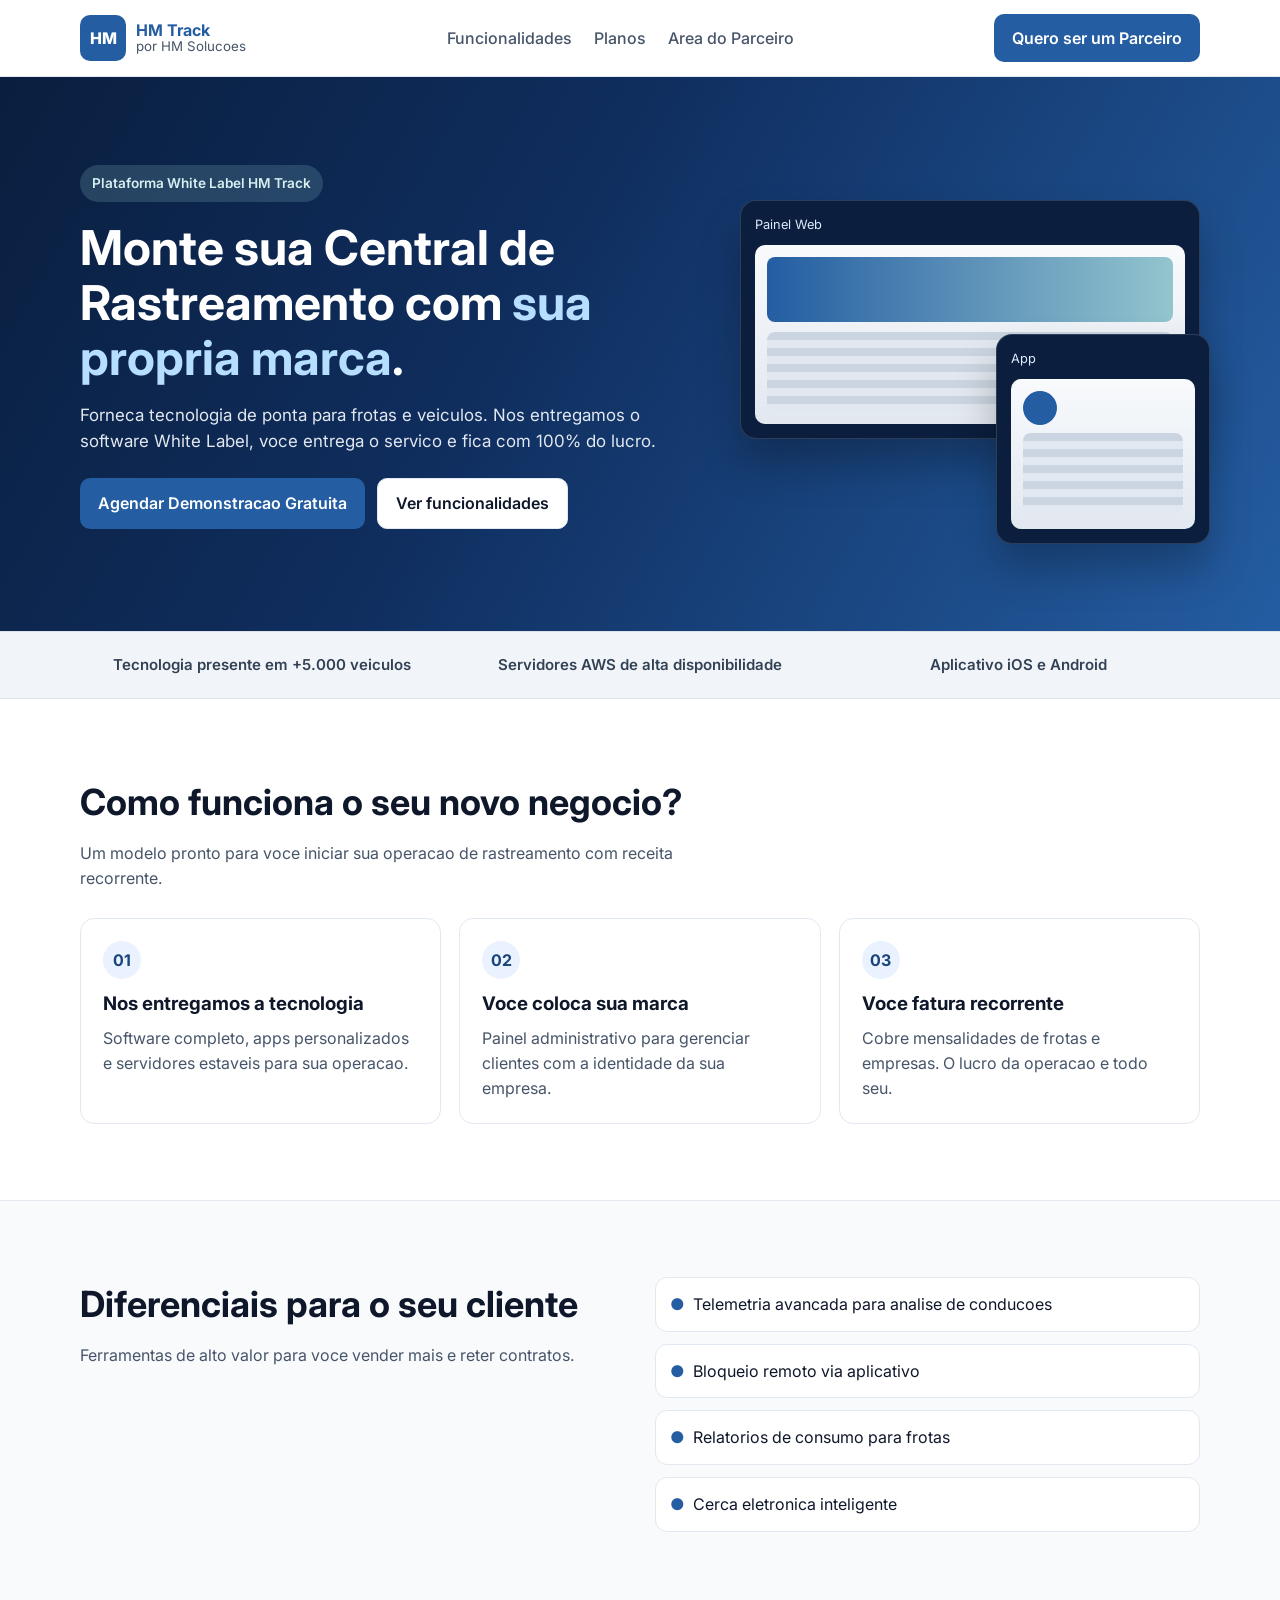
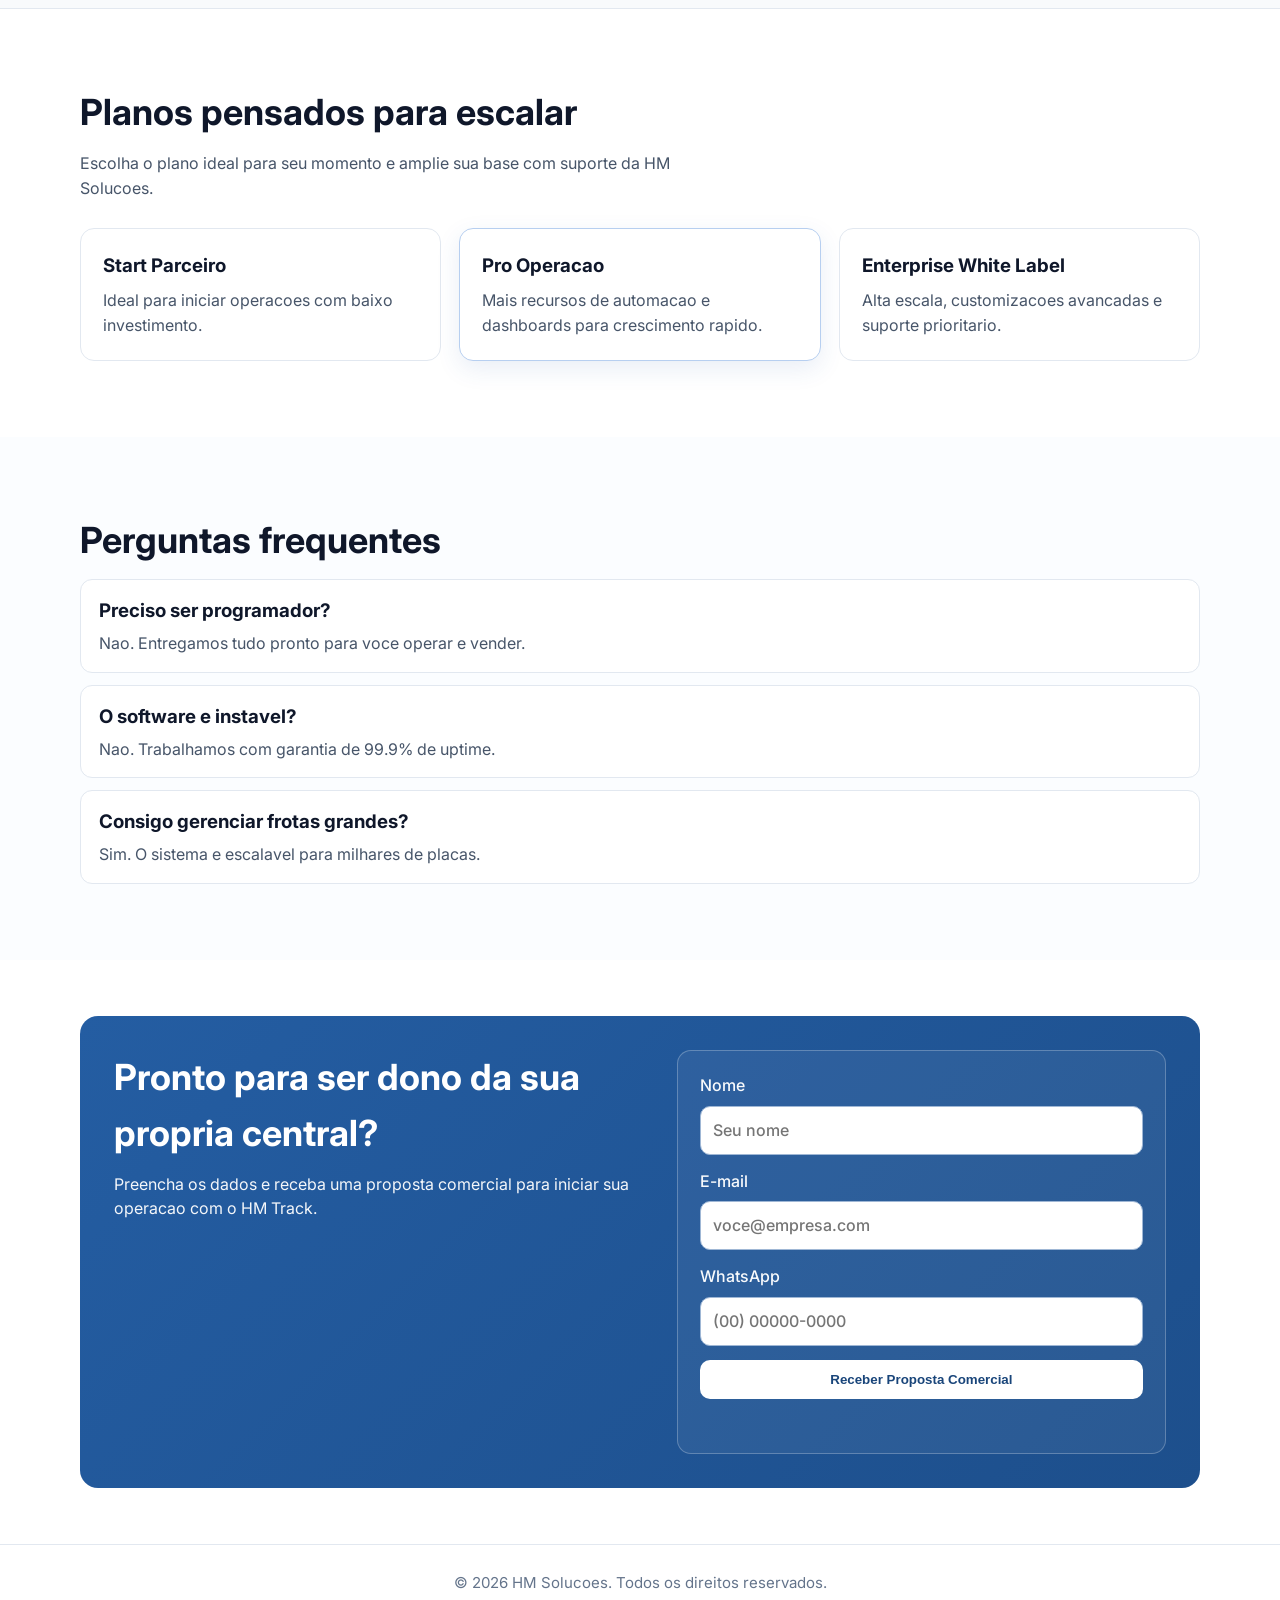
==== index.html @ d781d22e "feat: projeto inicial landing page Made-with: Cursor" ====
<!DOCTYPE html>
<html lang="pt-BR">
  <head>
    <meta charset="UTF-8" />
    <meta name="viewport" content="width=device-width, initial-scale=1.0" />
    <title>HM Track White Label | HM Solucoes</title>
    <meta
      name="description"
      content="Monte sua central de rastreamento com sua propria marca usando o HM Track da HM Solucoes."
    />
    <link rel="preconnect" href="https://fonts.googleapis.com" />
    <link rel="preconnect" href="https://fonts.gstatic.com" crossorigin />
    <link
      href="https://fonts.googleapis.com/css2?family=Inter:wght@400;500;600;700;800&display=swap"
      rel="stylesheet"
    />
    <link rel="stylesheet" href="./styles.css" />
  </head>
  <body>
    <header class="header">
      <div class="container nav">
        <a href="#inicio" class="brand" aria-label="HM Track">
          <span class="brand-mark" aria-hidden="true">HM</span>
          <span class="brand-text">
            <strong>HM Track</strong>
            <small>por HM Solucoes</small>
          </span>
        </a>
        <nav class="menu">
          <a href="#funcionalidades">Funcionalidades</a>
          <a href="#planos">Planos</a>
          <a href="#parceiro">Area do Parceiro</a>
        </nav>
        <a class="btn btn-primary" href="#contato">Quero ser um Parceiro</a>
      </div>
    </header>

    <main id="inicio">
      <section class="hero">
        <div class="container hero-grid">
          <div class="hero-copy">
            <p class="tag">Plataforma White Label HM Track</p>
            <h1>
              Monte sua Central de Rastreamento com
              <span>sua propria marca</span>.
            </h1>
            <p class="subtitle">
              Forneca tecnologia de ponta para frotas e veiculos. Nos entregamos
              o software White Label, voce entrega o servico e fica com 100% do
              lucro.
            </p>
            <div class="hero-actions">
              <a class="btn btn-primary" href="#contato">Agendar Demonstracao Gratuita</a>
              <a class="btn btn-ghost" href="#funcionalidades">Ver funcionalidades</a>
            </div>
          </div>
          <div class="hero-mockup" aria-label="Mockup do sistema HM Track">
            <div class="mockup-laptop">
              <span class="mockup-title">Painel Web</span>
              <div class="mockup-screen">
                <div class="mockup-chart"></div>
                <div class="mockup-lines"></div>
              </div>
            </div>
            <div class="mockup-phone">
              <span class="mockup-title">App</span>
              <div class="mockup-screen phone">
                <div class="mockup-dot"></div>
                <div class="mockup-lines"></div>
              </div>
            </div>
          </div>
        </div>
      </section>

      <section class="trust">
        <div class="container trust-bar">
          <p>Tecnologia presente em +5.000 veiculos</p>
          <p>Servidores AWS de alta disponibilidade</p>
          <p>Aplicativo iOS e Android</p>
        </div>
      </section>

      <section id="parceiro" class="section">
        <div class="container">
          <h2>Como funciona o seu novo negocio?</h2>
          <p class="section-subtitle">
            Um modelo pronto para voce iniciar sua operacao de rastreamento com
            receita recorrente.
          </p>
          <div class="cards cards-numbered">
            <article class="card">
              <span class="step">01</span>
              <h3>Nos entregamos a tecnologia</h3>
              <p>
                Software completo, apps personalizados e servidores estaveis para
                sua operacao.
              </p>
            </article>
            <article class="card">
              <span class="step">02</span>
              <h3>Voce coloca sua marca</h3>
              <p>
                Painel administrativo para gerenciar clientes com a identidade da
                sua empresa.
              </p>
            </article>
            <article class="card">
              <span class="step">03</span>
              <h3>Voce fatura recorrente</h3>
              <p>
                Cobre mensalidades de frotas e empresas. O lucro da operacao e
                todo seu.
              </p>
            </article>
          </div>
        </div>
      </section>

      <section id="funcionalidades" class="section section-alt">
        <div class="container resources-grid">
          <div>
            <h2>Diferenciais para o seu cliente</h2>
            <p class="section-subtitle">
              Ferramentas de alto valor para voce vender mais e reter contratos.
            </p>
          </div>
          <ul class="resource-list">
            <li>Telemetria avancada para analise de conducoes</li>
            <li>Bloqueio remoto via aplicativo</li>
            <li>Relatorios de consumo para frotas</li>
            <li>Cerca eletronica inteligente</li>
          </ul>
        </div>
      </section>

      <section id="planos" class="section">
        <div class="container">
          <h2>Planos pensados para escalar</h2>
          <p class="section-subtitle">
            Escolha o plano ideal para seu momento e amplie sua base com suporte
            da HM Solucoes.
          </p>
          <div class="cards">
            <article class="card">
              <h3>Start Parceiro</h3>
              <p>Ideal para iniciar operacoes com baixo investimento.</p>
            </article>
            <article class="card card-highlight">
              <h3>Pro Operacao</h3>
              <p>Mais recursos de automacao e dashboards para crescimento rapido.</p>
            </article>
            <article class="card">
              <h3>Enterprise White Label</h3>
              <p>Alta escala, customizacoes avancadas e suporte prioritario.</p>
            </article>
          </div>
        </div>
      </section>

      <section class="section faq">
        <div class="container">
          <h2>Perguntas frequentes</h2>
          <div class="faq-list">
            <article class="faq-item">
              <h3>Preciso ser programador?</h3>
              <p>Nao. Entregamos tudo pronto para voce operar e vender.</p>
            </article>
            <article class="faq-item">
              <h3>O software e instavel?</h3>
              <p>Nao. Trabalhamos com garantia de 99.9% de uptime.</p>
            </article>
            <article class="faq-item">
              <h3>Consigo gerenciar frotas grandes?</h3>
              <p>Sim. O sistema e escalavel para milhares de placas.</p>
            </article>
          </div>
        </div>
      </section>

      <section class="section cta">
        <div class="container cta-box" id="contato">
          <div>
            <h2>Pronto para ser dono da sua propria central?</h2>
            <p>
              Preencha os dados e receba uma proposta comercial para iniciar sua
              operacao com o HM Track.
            </p>
          </div>
          <form class="contact-form" id="leadForm">
            <label>
              Nome
              <input type="text" name="nome" placeholder="Seu nome" required />
            </label>
            <label for="email">
              E-mail
              <input
                id="email"
                type="email"
                name="email"
                placeholder="voce@empresa.com"
                required
              />
            </label>
            <label>
              WhatsApp
              <input
                type="tel"
                name="whatsapp"
                placeholder="(00) 00000-0000"
                required
              />
            </label>
            <button type="submit" class="btn btn-primary">
              Receber Proposta Comercial
            </button>
            <p class="form-feedback" id="formFeedback" aria-live="polite"></p>
          </form>
        </div>
      </section>
    </main>

    <footer class="footer">
      <div class="container">
        <p>© <span id="year"></span> HM Solucoes. Todos os direitos reservados.</p>
      </div>
    </footer>

    <script src="./script.js"></script>
  </body>
</html>
---- styles.css ----
:root {
  --primary: #245da2;
  --primary-dark: #19457a;
  --accent: #93c5ce;
  --ink: #0f172a;
  --muted: #475569;
  --bg: #f8fafc;
  --white: #ffffff;
  --line: #e2e8f0;
}

* {
  box-sizing: border-box;
  margin: 0;
  padding: 0;
}

html {
  scroll-behavior: smooth;
}

body {
  font-family: "Inter", sans-serif;
  color: var(--ink);
  background: var(--white);
  line-height: 1.55;
}

.container {
  width: min(1120px, 92%);
  margin: 0 auto;
}

.header {
  position: sticky;
  top: 0;
  z-index: 20;
  background: rgba(255, 255, 255, 0.96);
  border-bottom: 1px solid var(--line);
  backdrop-filter: blur(8px);
}

.nav {
  display: flex;
  align-items: center;
  justify-content: space-between;
  min-height: 76px;
  gap: 20px;
}

.brand {
  display: flex;
  align-items: center;
  gap: 10px;
  text-decoration: none;
  color: inherit;
}

.brand-mark {
  display: grid;
  place-items: center;
  width: 46px;
  height: 46px;
  border-radius: 10px;
  background: var(--primary);
  color: var(--white);
  font-weight: 800;
}

.brand-text {
  display: flex;
  flex-direction: column;
  line-height: 1.1;
}

.brand-text strong {
  color: var(--primary);
}

.brand-text small {
  color: var(--muted);
}

.menu {
  display: flex;
  gap: 22px;
}

.menu a {
  text-decoration: none;
  color: var(--muted);
  font-weight: 500;
}

.menu a:hover {
  color: var(--primary);
}

.btn {
  display: inline-flex;
  align-items: center;
  justify-content: center;
  gap: 8px;
  text-decoration: none;
  border: none;
  border-radius: 10px;
  padding: 12px 18px;
  font-weight: 600;
  cursor: pointer;
  transition: 0.2s ease;
}

.btn-primary {
  background: var(--primary);
  color: var(--white);
}

.btn-primary:hover {
  background: var(--primary-dark);
}

.btn-ghost {
  border: 1px solid var(--line);
  color: var(--ink);
  background: var(--white);
}

.btn-ghost:hover {
  border-color: var(--primary);
  color: var(--primary);
}

.btn-large {
  padding: 14px 24px;
  font-size: 1.05rem;
}

.hero {
  background: linear-gradient(120deg, #0a1f3f 0%, #0f2d5d 40%, #245da2 100%);
  color: var(--white);
  padding: 88px 0 76px;
}

.hero-grid {
  display: grid;
  grid-template-columns: 1.1fr 0.9fr;
  gap: 40px;
  align-items: center;
}

.tag {
  width: fit-content;
  background: rgba(147, 197, 206, 0.2);
  color: #d6eff2;
  padding: 8px 12px;
  border-radius: 999px;
  font-size: 0.85rem;
  font-weight: 600;
  margin-bottom: 18px;
}

h1 {
  font-size: clamp(2rem, 4vw, 3rem);
  line-height: 1.15;
  margin-bottom: 16px;
}

h1 span {
  color: #b6deff;
}

.subtitle,
.section-subtitle {
  color: var(--muted);
  max-width: 64ch;
}

.subtitle {
  font-size: 1.06rem;
  margin-bottom: 24px;
  color: #e2e8f0;
}

.hero-copy {
  max-width: 62ch;
}

.hero-actions {
  display: flex;
  gap: 12px;
  margin-bottom: 26px;
  flex-wrap: wrap;
}

.proof-list {
  list-style: none;
  display: grid;
  gap: 8px;
}

.proof-list li::before {
  content: "✓";
  color: var(--primary);
  font-weight: 700;
  margin-right: 8px;
}

.hero-mockup {
  position: relative;
  min-height: 320px;
}

.mockup-laptop,
.mockup-phone {
  background: #0b1e3d;
  border: 1px solid rgba(255, 255, 255, 0.14);
  border-radius: 16px;
  padding: 14px;
  box-shadow: 0 25px 40px rgba(0, 0, 0, 0.25);
}

.mockup-laptop {
  width: 100%;
  max-width: 460px;
  margin-left: auto;
}

.mockup-phone {
  width: 44%;
  position: absolute;
  right: -10px;
  bottom: -24px;
}

.mockup-title {
  display: block;
  color: #dbeafe;
  font-size: 0.8rem;
  margin-bottom: 10px;
}

.mockup-screen {
  background: linear-gradient(180deg, #f8fafc, #e2e8f0);
  border-radius: 10px;
  min-height: 170px;
  padding: 12px;
}

.mockup-screen.phone {
  min-height: 150px;
}

.mockup-chart {
  width: 100%;
  height: 65px;
  border-radius: 8px;
  background: linear-gradient(90deg, #245da2, #93c5ce);
  margin-bottom: 10px;
}

.mockup-lines {
  width: 100%;
  height: 80px;
  border-radius: 8px;
  background: repeating-linear-gradient(
    180deg,
    #cbd5e1 0px,
    #cbd5e1 8px,
    #e2e8f0 8px,
    #e2e8f0 16px
  );
}

.mockup-dot {
  width: 34px;
  height: 34px;
  border-radius: 50%;
  background: #245da2;
  margin-bottom: 8px;
}

.trust {
  background: #f1f5f9;
  border-top: 1px solid #dbe2ea;
  border-bottom: 1px solid #dbe2ea;
}

.trust-bar {
  min-height: 66px;
  display: grid;
  grid-template-columns: repeat(3, minmax(0, 1fr));
  gap: 14px;
  align-items: center;
}

.trust-bar p {
  text-align: center;
  color: #334155;
  font-weight: 600;
  font-size: 0.94rem;
}

.section {
  padding: 76px 0;
}

.section h2 {
  font-size: clamp(1.6rem, 3vw, 2.25rem);
  margin-bottom: 10px;
}

.section-subtitle {
  margin-bottom: 28px;
}

.cards {
  display: grid;
  grid-template-columns: repeat(3, minmax(0, 1fr));
  gap: 18px;
}

.card {
  border: 1px solid var(--line);
  border-radius: 14px;
  padding: 22px;
  background: #fff;
}

.card h3 {
  margin-bottom: 8px;
}

.card p {
  color: var(--muted);
}

.cards-numbered .card {
  position: relative;
}

.step {
  display: inline-grid;
  place-items: center;
  width: 38px;
  height: 38px;
  border-radius: 50%;
  background: #eaf2ff;
  color: var(--primary-dark);
  font-weight: 700;
  margin-bottom: 10px;
}

.card-highlight {
  border-color: #b7cff0;
  box-shadow: 0 8px 24px rgba(36, 93, 162, 0.1);
}

.section-alt {
  background: var(--bg);
  border-top: 1px solid var(--line);
  border-bottom: 1px solid var(--line);
}

.resources-grid {
  display: grid;
  grid-template-columns: 1fr 1fr;
  gap: 30px;
  align-items: start;
}

.resource-list {
  list-style: none;
  display: grid;
  gap: 12px;
}

.resource-list li {
  background: #fff;
  border: 1px solid var(--line);
  border-radius: 12px;
  padding: 14px;
  color: var(--ink);
}

.resource-list li::before {
  content: "●";
  color: var(--primary);
  margin-right: 8px;
}

.faq {
  background: #fbfdff;
}

.faq-list {
  display: grid;
  gap: 12px;
}

.faq-item {
  border: 1px solid var(--line);
  border-radius: 12px;
  padding: 16px 18px;
  background: #fff;
}

.faq-item h3 {
  margin-bottom: 6px;
}

.faq-item p {
  color: var(--muted);
}

.cta {
  padding-top: 56px;
  padding-bottom: 56px;
}

.cta-box {
  background: linear-gradient(135deg, #245da2, #1d4f8c);
  border-radius: 18px;
  color: var(--white);
  padding: 34px;
  display: grid;
  grid-template-columns: 1.05fr 0.95fr;
  align-items: start;
  gap: 22px;
}

.cta-box p {
  opacity: 0.95;
}

.cta-box .btn-primary {
  background: var(--white);
  color: var(--primary-dark);
}

.cta-box .btn-primary:hover {
  background: #f2f6ff;
}

.contact-form {
  border: 1px solid rgba(255, 255, 255, 0.25);
  border-radius: 14px;
  padding: 22px;
  display: grid;
  gap: 14px;
  background: rgba(255, 255, 255, 0.06);
}

.contact-form label {
  display: grid;
  gap: 8px;
  font-weight: 500;
  color: #f8fafc;
}

.contact-form input {
  border: 1px solid #9fb7d5;
  border-radius: 10px;
  padding: 11px 12px;
  font: inherit;
  color: #0f172a;
  background: #fff;
}

.contact-form input:focus {
  outline: 2px solid rgba(220, 233, 255, 0.45);
  border-color: #dbeafe;
}

.form-feedback {
  min-height: 1.2em;
  color: #ccfbf1;
  font-size: 0.92rem;
}

.footer {
  border-top: 1px solid var(--line);
  padding: 26px 0;
  color: #64748b;
  text-align: center;
  font-size: 0.94rem;
}

@media (max-width: 980px) {
  .menu {
    display: none;
  }

  .hero-grid,
  .cards,
  .resources-grid,
  .cta-box,
  .trust-bar {
    grid-template-columns: 1fr;
  }

  .trust-bar p {
    text-align: left;
    padding: 8px 0;
  }

  .mockup-phone {
    position: relative;
    width: 62%;
    right: 0;
    bottom: 0;
    margin: 12px 0 0 auto;
  }
}

@media (max-width: 560px) {
  .nav {
    min-height: 68px;
  }

  .btn {
    width: 100%;
  }

  .hero {
    padding-top: 56px;
  }

  .mockup-phone {
    width: 80%;
  }
}
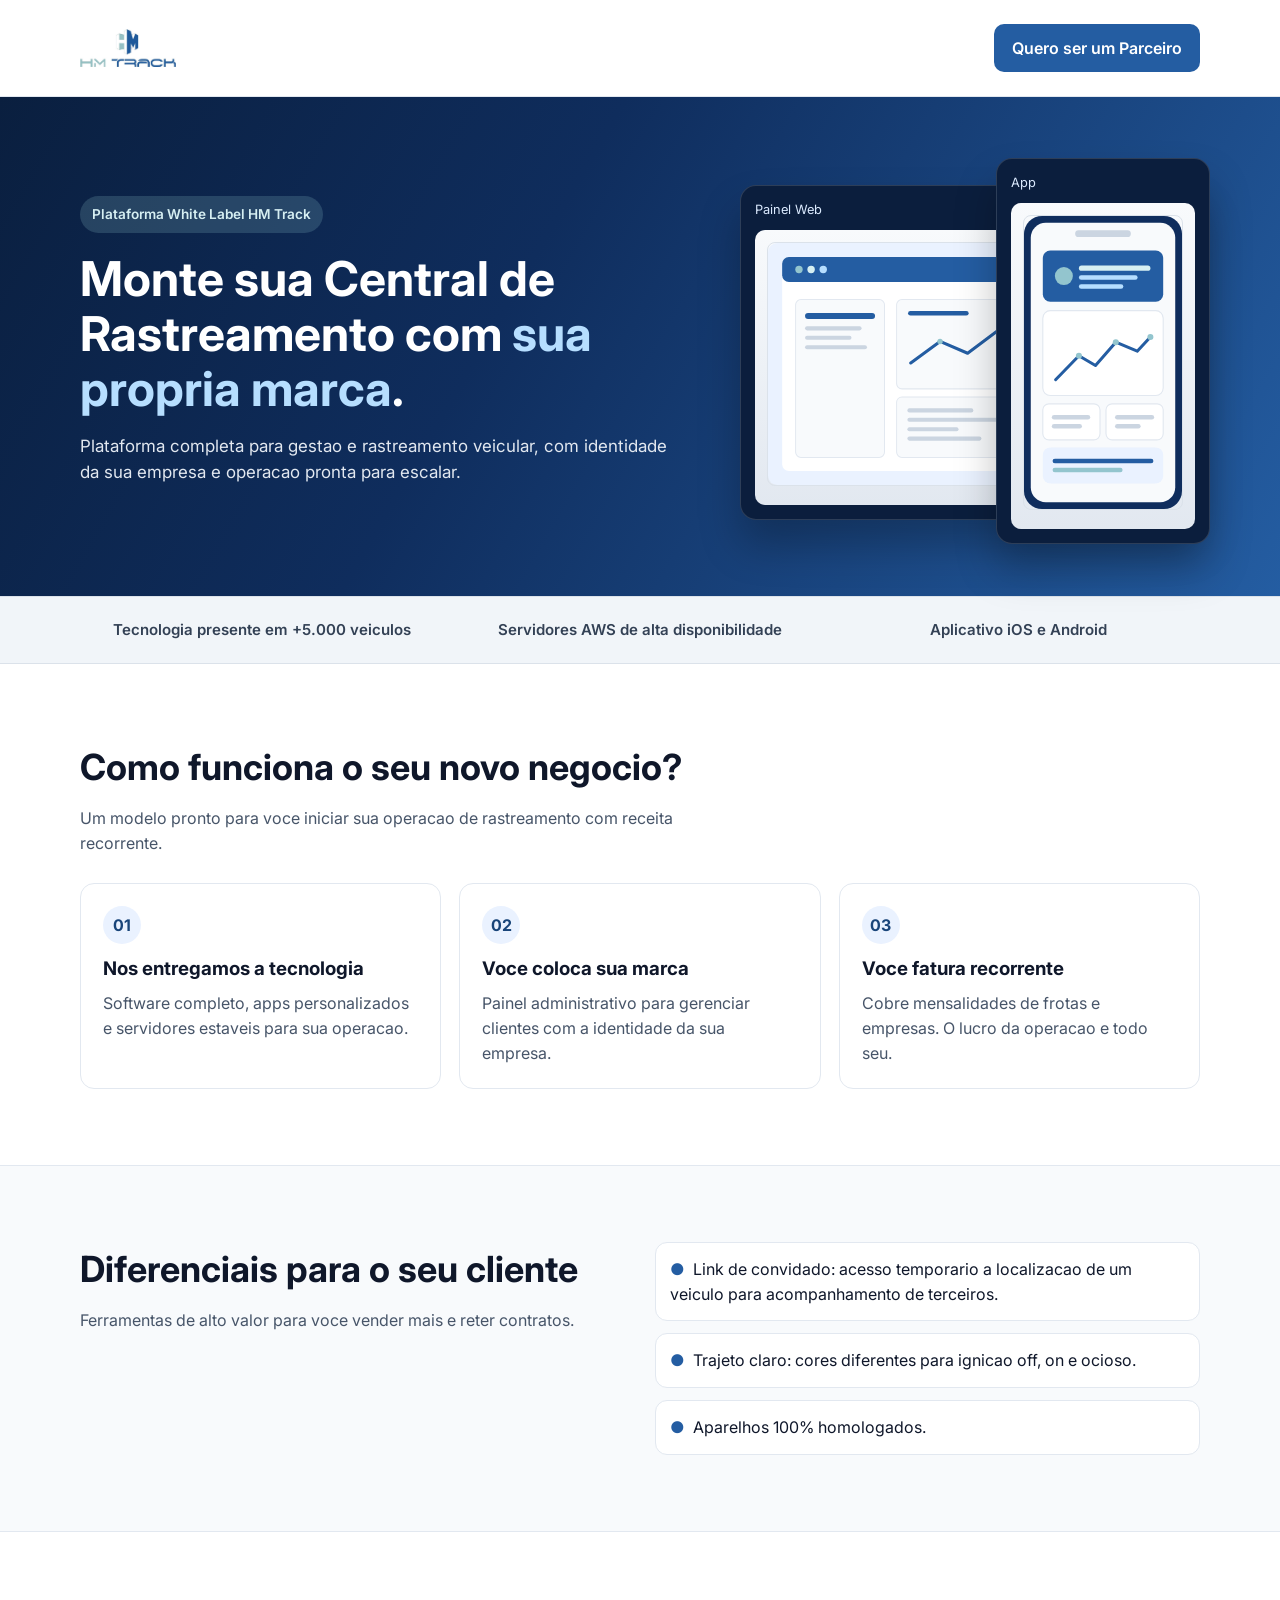
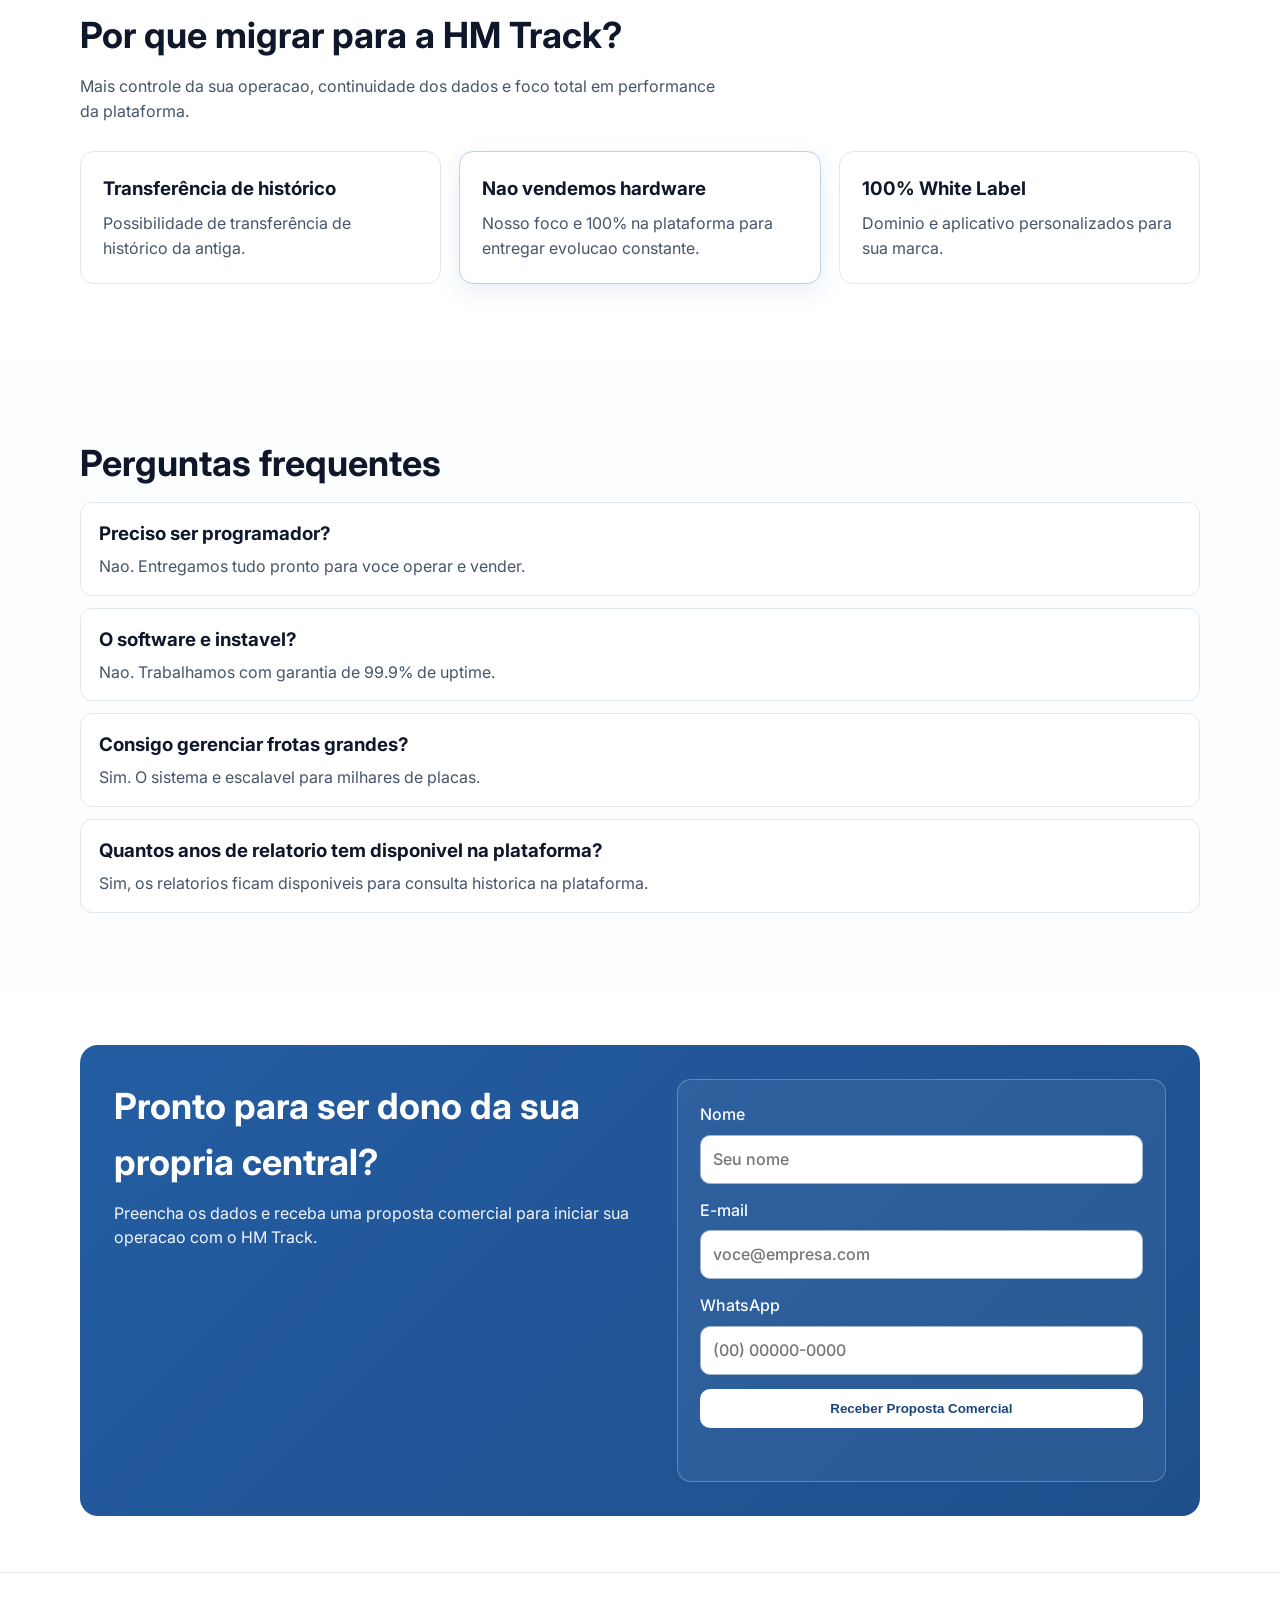
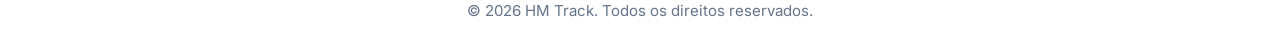
==== commit d7d9b521: "Alteracoes na pagina inicial" ====
--- a/index.html
+++ b/index.html
@@ -3,10 +3,10 @@
   <head>
     <meta charset="UTF-8" />
     <meta name="viewport" content="width=device-width, initial-scale=1.0" />
-    <title>HM Track White Label | HM Solucoes</title>
+    <title>HM Track White Label</title>
     <meta
       name="description"
-      content="Monte sua central de rastreamento com sua propria marca usando o HM Track da HM Solucoes."
+      content="Monte sua central de rastreamento com sua propria marca usando o HM Track."
     />
     <link rel="preconnect" href="https://fonts.googleapis.com" />
     <link rel="preconnect" href="https://fonts.gstatic.com" crossorigin />
@@ -20,17 +20,8 @@
     <header class="header">
       <div class="container nav">
         <a href="#inicio" class="brand" aria-label="HM Track">
-          <span class="brand-mark" aria-hidden="true">HM</span>
-          <span class="brand-text">
-            <strong>HM Track</strong>
-            <small>por HM Solucoes</small>
-          </span>
+          <img src="./assets/logo-hmtrack.png" alt="Logo HM Track" class="brand-logo" />
         </a>
-        <nav class="menu">
-          <a href="#funcionalidades">Funcionalidades</a>
-          <a href="#planos">Planos</a>
-          <a href="#parceiro">Area do Parceiro</a>
-        </nav>
         <a class="btn btn-primary" href="#contato">Quero ser um Parceiro</a>
       </div>
     </header>
@@ -45,28 +36,21 @@
               <span>sua propria marca</span>.
             </h1>
             <p class="subtitle">
-              Forneca tecnologia de ponta para frotas e veiculos. Nos entregamos
-              o software White Label, voce entrega o servico e fica com 100% do
-              lucro.
+              Plataforma completa para gestao e rastreamento veicular, com
+              identidade da sua empresa e operacao pronta para escalar.
             </p>
-            <div class="hero-actions">
-              <a class="btn btn-primary" href="#contato">Agendar Demonstracao Gratuita</a>
-              <a class="btn btn-ghost" href="#funcionalidades">Ver funcionalidades</a>
-            </div>
           </div>
           <div class="hero-mockup" aria-label="Mockup do sistema HM Track">
             <div class="mockup-laptop">
               <span class="mockup-title">Painel Web</span>
               <div class="mockup-screen">
-                <div class="mockup-chart"></div>
-                <div class="mockup-lines"></div>
+                <img src="./assets/web-platform.svg" alt="Imagem da plataforma web HM Track" class="mockup-image" />
               </div>
             </div>
             <div class="mockup-phone">
               <span class="mockup-title">App</span>
               <div class="mockup-screen phone">
-                <div class="mockup-dot"></div>
-                <div class="mockup-lines"></div>
+                <img src="./assets/app-mobile.svg" alt="Imagem do aplicativo HM Track" class="mockup-image" />
               </div>
             </div>
           </div>
@@ -126,33 +110,32 @@
             </p>
           </div>
           <ul class="resource-list">
-            <li>Telemetria avancada para analise de conducoes</li>
-            <li>Bloqueio remoto via aplicativo</li>
-            <li>Relatorios de consumo para frotas</li>
-            <li>Cerca eletronica inteligente</li>
+            <li>Link de convidado: acesso temporario a localizacao de um veiculo para acompanhamento de terceiros.</li>
+            <li>Trajeto claro: cores diferentes para ignicao off, on e ocioso.</li>
+            <li>Aparelhos 100% homologados.</li>
           </ul>
         </div>
       </section>
 
-      <section id="planos" class="section">
+      <section class="section">
         <div class="container">
-          <h2>Planos pensados para escalar</h2>
+          <h2>Por que migrar para a HM Track?</h2>
           <p class="section-subtitle">
-            Escolha o plano ideal para seu momento e amplie sua base com suporte
-            da HM Solucoes.
+            Mais controle da sua operacao, continuidade dos dados e foco total em
+            performance da plataforma.
           </p>
           <div class="cards">
             <article class="card">
-              <h3>Start Parceiro</h3>
-              <p>Ideal para iniciar operacoes com baixo investimento.</p>
+              <h3>Transferência de histórico</h3>
+              <p>Possibilidade de transferência de histórico da antiga.</p>
             </article>
             <article class="card card-highlight">
-              <h3>Pro Operacao</h3>
-              <p>Mais recursos de automacao e dashboards para crescimento rapido.</p>
-            </article>
-            <article class="card">
-              <h3>Enterprise White Label</h3>
-              <p>Alta escala, customizacoes avancadas e suporte prioritario.</p>
+              <h3>Nao vendemos hardware</h3>
+              <p>Nosso foco e 100% na plataforma para entregar evolucao constante.</p>
+            </article>
+            <article class="card">
+              <h3>100% White Label</h3>
+              <p>Dominio e aplicativo personalizados para sua marca.</p>
             </article>
           </div>
         </div>
@@ -173,6 +156,10 @@
             <article class="faq-item">
               <h3>Consigo gerenciar frotas grandes?</h3>
               <p>Sim. O sistema e escalavel para milhares de placas.</p>
+            </article>
+            <article class="faq-item">
+              <h3>Quantos anos de relatorio tem disponivel na plataforma?</h3>
+              <p>Sim, os relatorios ficam disponiveis para consulta historica na plataforma.</p>
             </article>
           </div>
         </div>
@@ -222,7 +209,7 @@
 
     <footer class="footer">
       <div class="container">
-        <p>© <span id="year"></span> HM Solucoes. Todos os direitos reservados.</p>
+        <p>© <span id="year"></span> HM Track. Todos os direitos reservados.</p>
       </div>
     </footer>
 
--- a/styles.css
+++ b/styles.css
@@ -56,15 +56,10 @@
   color: inherit;
 }
 
-.brand-mark {
-  display: grid;
-  place-items: center;
-  width: 46px;
-  height: 46px;
-  border-radius: 10px;
-  background: var(--primary);
-  color: var(--white);
-  font-weight: 800;
+.brand-logo {
+  width: 96px;
+  height: 96px;
+  object-fit: contain;
 }
 
 .brand-text {
@@ -185,13 +180,6 @@
   max-width: 62ch;
 }
 
-.hero-actions {
-  display: flex;
-  gap: 12px;
-  margin-bottom: 26px;
-  flex-wrap: wrap;
-}
-
 .proof-list {
   list-style: none;
   display: grid;
@@ -250,33 +238,13 @@
   min-height: 150px;
 }
 
-.mockup-chart {
+.mockup-image {
   width: 100%;
-  height: 65px;
+  height: 100%;
+  min-height: 126px;
   border-radius: 8px;
-  background: linear-gradient(90deg, #245da2, #93c5ce);
-  margin-bottom: 10px;
-}
-
-.mockup-lines {
-  width: 100%;
-  height: 80px;
-  border-radius: 8px;
-  background: repeating-linear-gradient(
-    180deg,
-    #cbd5e1 0px,
-    #cbd5e1 8px,
-    #e2e8f0 8px,
-    #e2e8f0 16px
-  );
-}
-
-.mockup-dot {
-  width: 34px;
-  height: 34px;
-  border-radius: 50%;
-  background: #245da2;
-  margin-bottom: 8px;
+  object-fit: cover;
+  border: 1px solid #dbe2ea;
 }
 
 .trust {
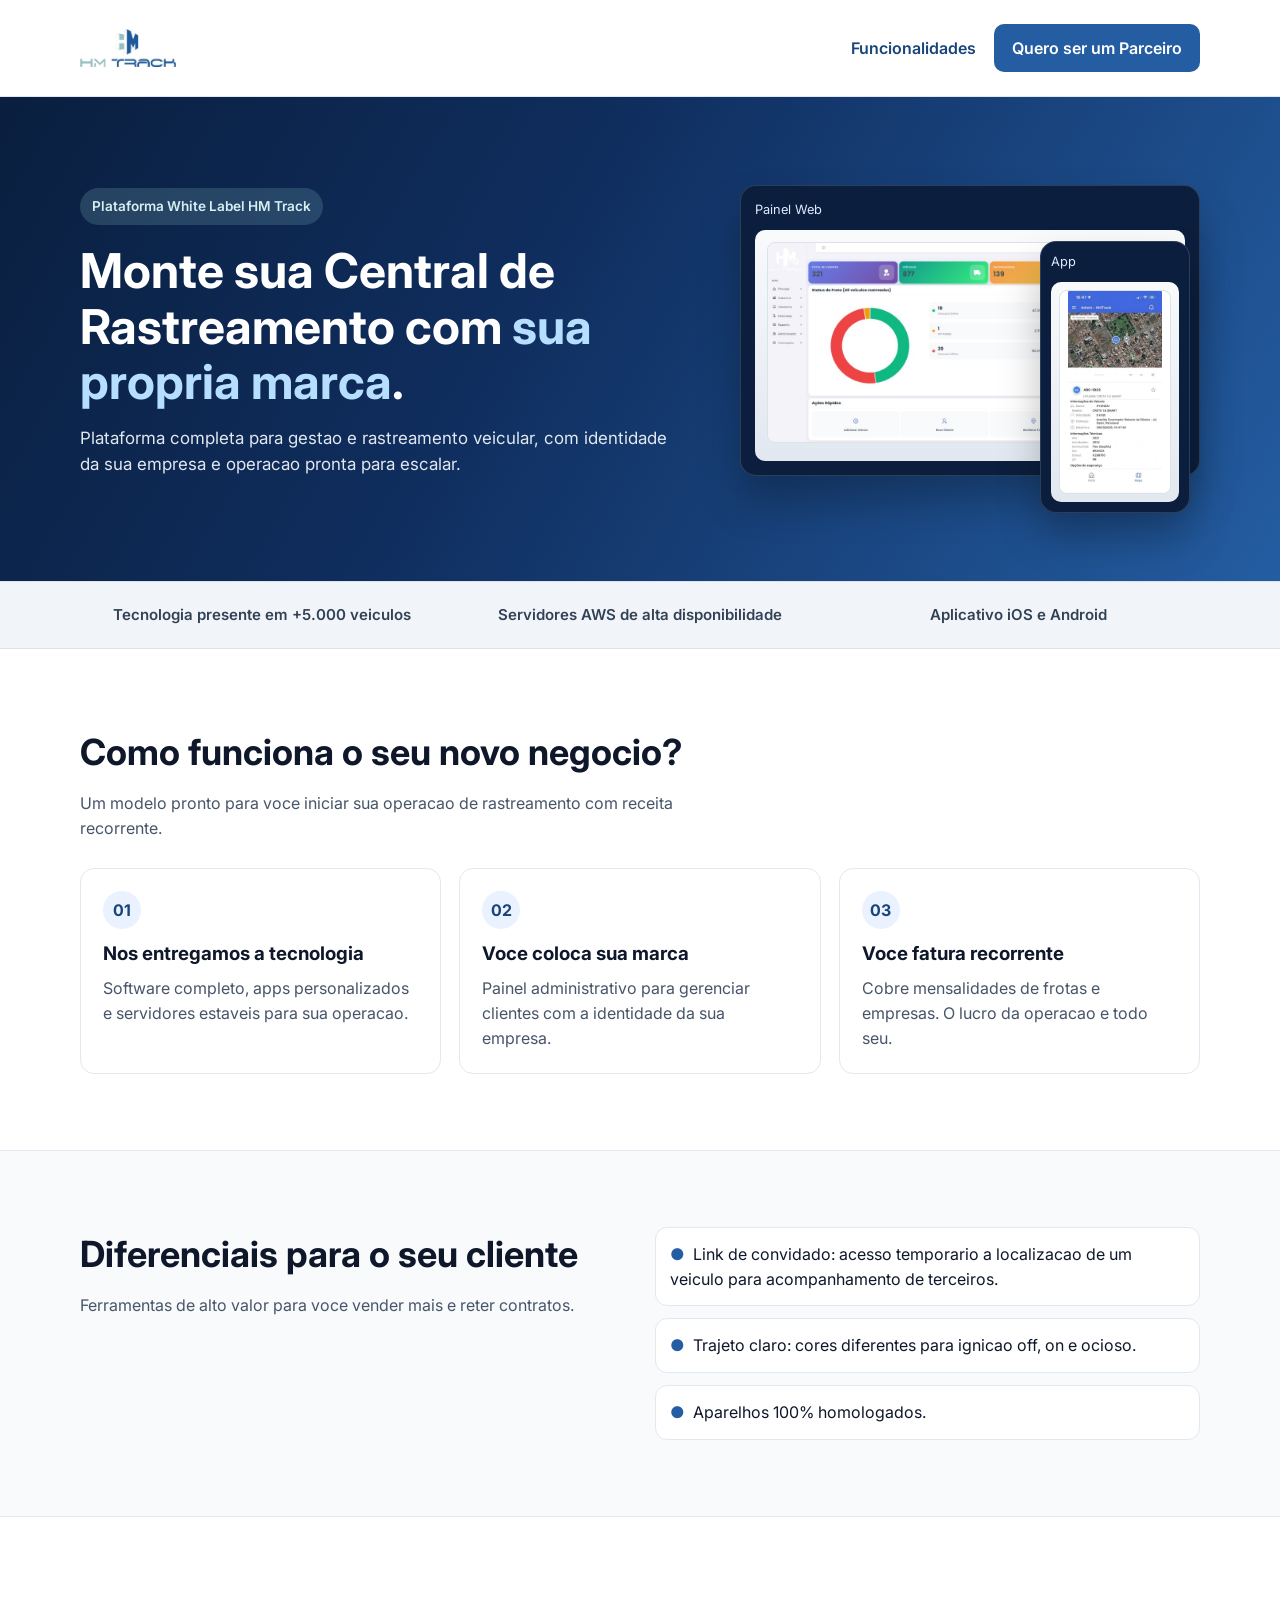
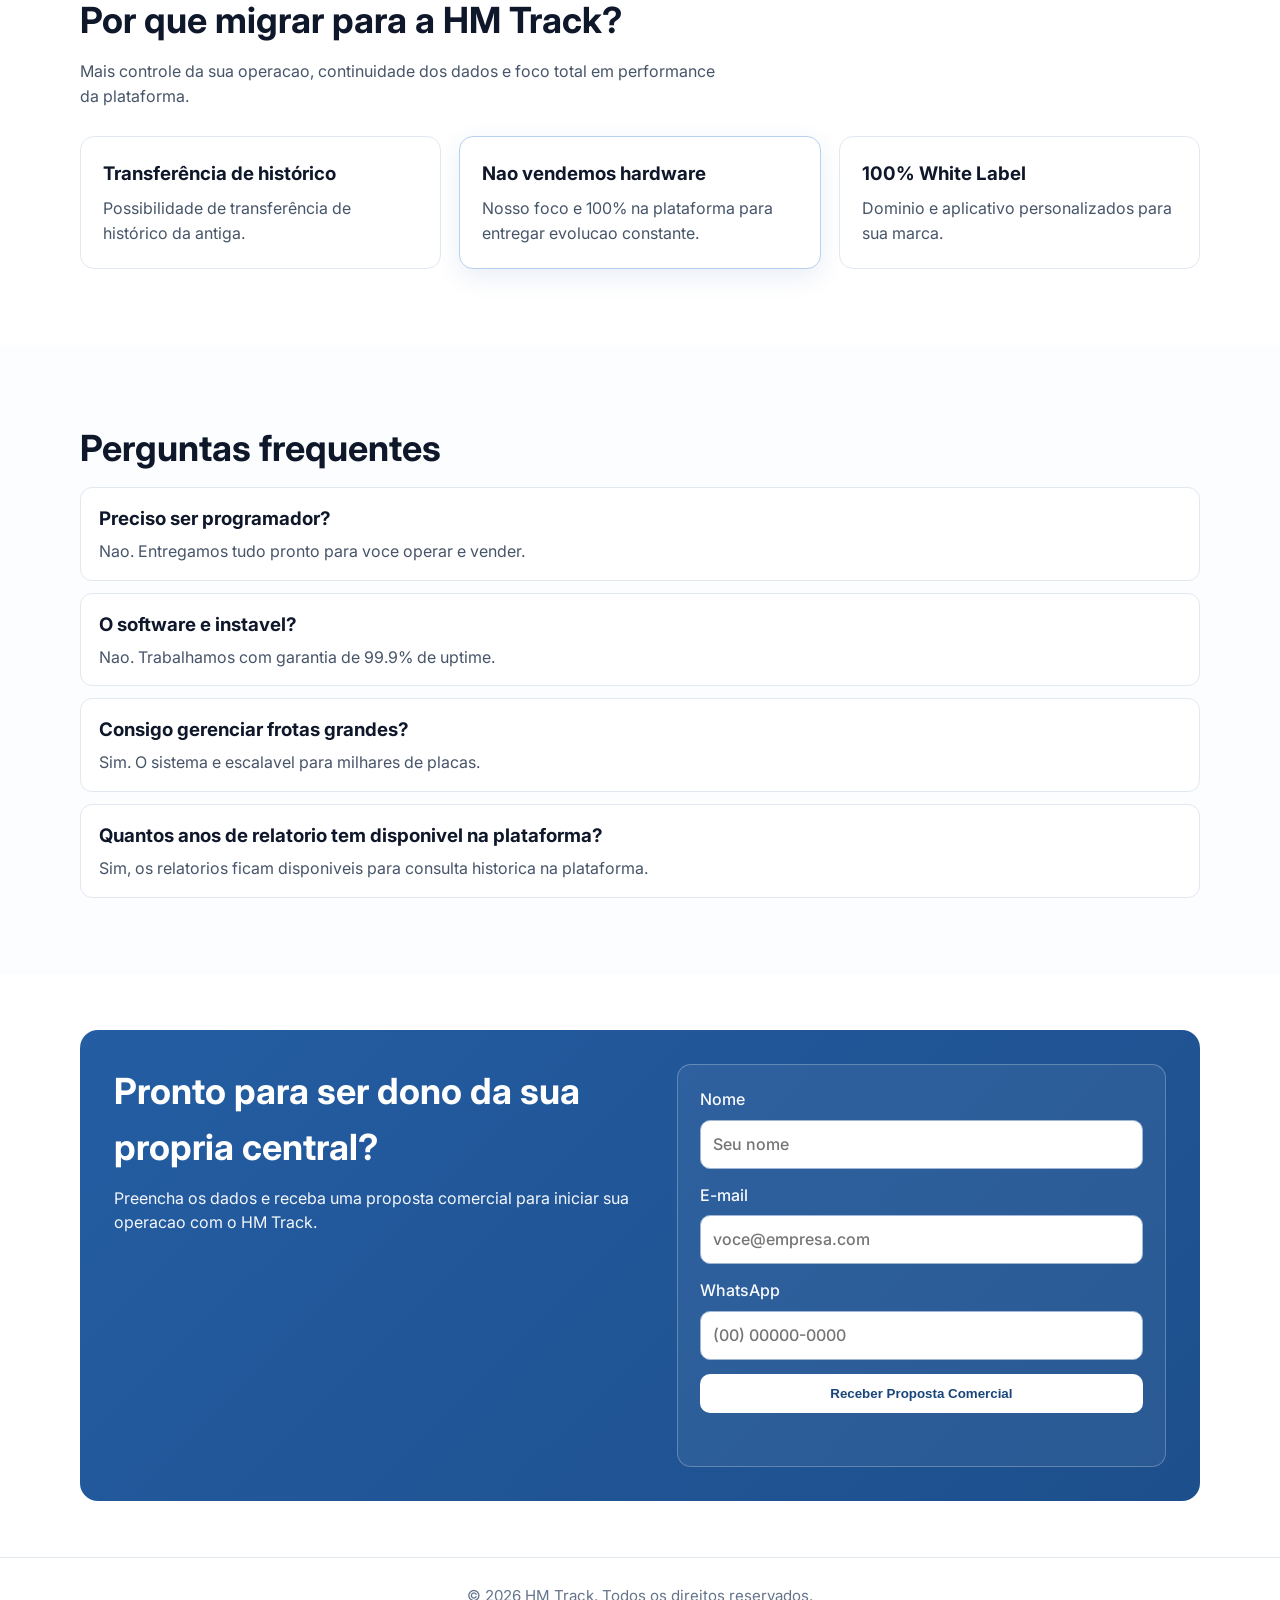
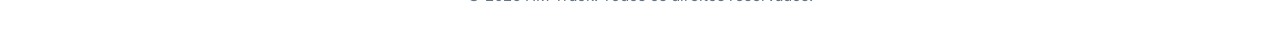
==== commit 9553486b: "Alterações na home e funcionalidades" ====
--- a/index.html
+++ b/index.html
@@ -22,7 +22,10 @@
         <a href="#inicio" class="brand" aria-label="HM Track">
           <img src="./assets/logo-hmtrack.png" alt="Logo HM Track" class="brand-logo" />
         </a>
-        <a class="btn btn-primary" href="#contato">Quero ser um Parceiro</a>
+        <div class="nav-cta">
+          <a class="nav-link" href="./funcionalidades.html">Funcionalidades</a>
+          <a class="btn btn-primary" href="#contato">Quero ser um Parceiro</a>
+        </div>
       </div>
     </header>
 
@@ -44,13 +47,13 @@
             <div class="mockup-laptop">
               <span class="mockup-title">Painel Web</span>
               <div class="mockup-screen">
-                <img src="./assets/web-platform.svg" alt="Imagem da plataforma web HM Track" class="mockup-image" />
+                <img src="./assets/hero-web.png" alt="Imagem da plataforma web HM Track" class="mockup-image" />
               </div>
             </div>
             <div class="mockup-phone">
               <span class="mockup-title">App</span>
               <div class="mockup-screen phone">
-                <img src="./assets/app-mobile.svg" alt="Imagem do aplicativo HM Track" class="mockup-image" />
+                <img src="./assets/hero-app.png" alt="Imagem do aplicativo HM Track" class="mockup-image" />
               </div>
             </div>
           </div>
--- a/styles.css
+++ b/styles.css
@@ -46,6 +46,23 @@
   justify-content: space-between;
   min-height: 76px;
   gap: 20px;
+}
+
+.nav-cta {
+  display: flex;
+  align-items: center;
+  gap: 18px;
+}
+
+.nav-link {
+  color: var(--primary-dark);
+  text-decoration: none;
+  font-weight: 600;
+  transition: color 0.2s ease;
+}
+
+.nav-link:hover {
+  color: var(--primary);
 }
 
 .brand {
@@ -214,10 +231,11 @@
 }
 
 .mockup-phone {
-  width: 44%;
+  width: 150px;
   position: absolute;
-  right: -10px;
-  bottom: -24px;
+  right: 10px;
+  bottom: -8px;
+  padding: 10px;
 }
 
 .mockup-title {
@@ -235,7 +253,10 @@
 }
 
 .mockup-screen.phone {
-  min-height: 150px;
+  height: 220px;
+  min-height: 0;
+  overflow: hidden;
+  padding: 8px;
 }
 
 .mockup-image {
@@ -245,6 +266,11 @@
   border-radius: 8px;
   object-fit: cover;
   border: 1px solid #dbe2ea;
+}
+
+.mockup-screen.phone .mockup-image {
+  object-fit: contain;
+  background: #ffffff;
 }
 
 .trust {
@@ -453,6 +479,60 @@
   font-size: 0.94rem;
 }
 
+.features-page {
+  padding: 76px 0;
+  background: linear-gradient(180deg, #f8fbff 0%, #ffffff 100%);
+}
+
+.features-page h1 {
+  font-size: clamp(2rem, 4vw, 2.75rem);
+  margin-bottom: 12px;
+}
+
+.features-page .section-subtitle {
+  margin-bottom: 28px;
+}
+
+.feature-groups {
+  display: grid;
+  gap: 20px;
+}
+
+.feature-group {
+  background: #fff;
+  border: 1px solid var(--line);
+  border-radius: 14px;
+  padding: 22px;
+}
+
+.feature-group h2 {
+  margin-bottom: 14px;
+  font-size: 1.3rem;
+}
+
+.feature-list {
+  list-style: none;
+  display: grid;
+  gap: 10px;
+}
+
+.feature-list li {
+  color: var(--ink);
+  padding-left: 20px;
+  position: relative;
+}
+
+.feature-list li::before {
+  content: "";
+  width: 8px;
+  height: 8px;
+  border-radius: 50%;
+  background: var(--primary);
+  position: absolute;
+  left: 0;
+  top: 10px;
+}
+
 @media (max-width: 980px) {
   .menu {
     display: none;
@@ -485,6 +565,17 @@
     min-height: 68px;
   }
 
+  .nav-cta {
+    width: 100%;
+    flex-direction: column;
+    align-items: stretch;
+    gap: 10px;
+  }
+
+  .nav-link {
+    text-align: center;
+  }
+
   .btn {
     width: 100%;
   }
